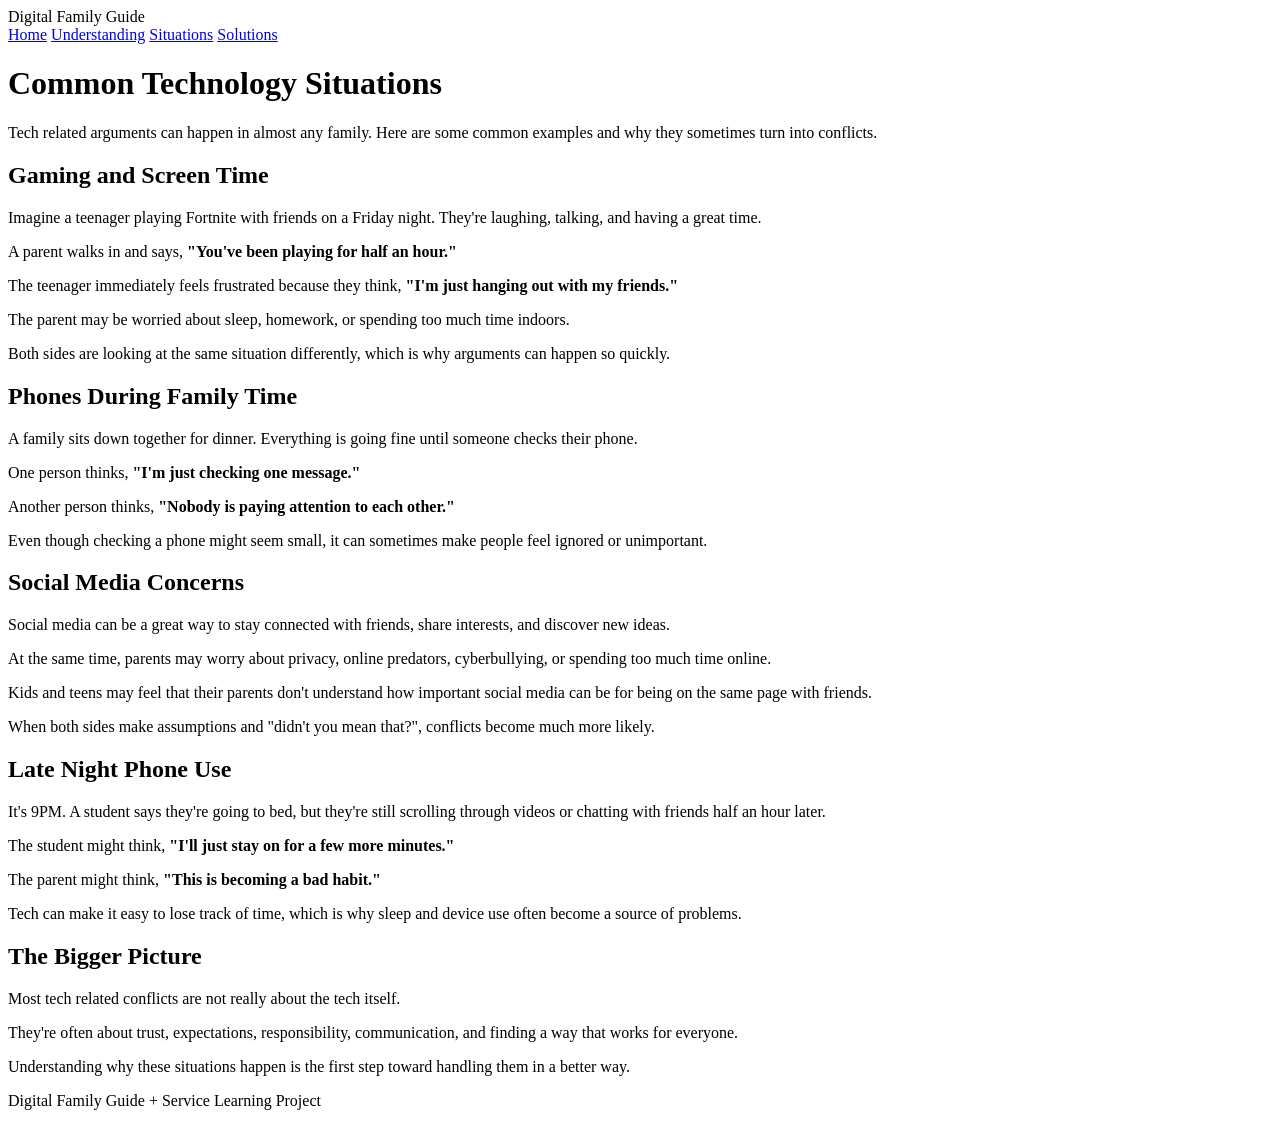
==== situations.html @ 606dfb6b "Create situations.html" ====
<!DOCTYPE html>
<html lang="en">
  <head>
    <meta charset="UTF-8" />
    <meta name="viewport" content="width=device-width, initial-scale=1.0" />
    <title>Common Situations</title>
    <link rel="stylesheet" href="style.css" />
  </head>
  <body>
    <nav>
      <div class="logo">Digital Family Guide</div>

      <div class="nav-links">
        <a href="index.html">Home</a>
        <a href="understanding.html">Understanding</a>
        <a href="situations.html">Situations</a>
        <a href="solutions.html">Solutions</a>
      </div>
    </nav>

    <header class="page-header">
      <h1>Common Technology Situations</h1>

      <p>
        Tech related arguments can happen in almost any family. Here are some
        common examples and why they sometimes turn into conflicts.
      </p>
    </header>

    <section class="section">
      <h2>Gaming and Screen Time</h2>

      <p>
        Imagine a teenager playing Fortnite with friends on a Friday night.
        They're laughing, talking, and having a great time.
      </p>

      <p>
        A parent walks in and says,
        <strong>"You've been playing for half an hour."</strong>
      </p>

      <p>
        The teenager immediately feels frustrated because they think,
        <strong>"I'm just hanging out with my friends."</strong>
      </p>

      <p>
        The parent may be worried about sleep, homework, or spending too much
        time indoors.
      </p>

      <p>
        Both sides are looking at the same situation differently, which is why
        arguments can happen so quickly.
      </p>
    </section>

    <section class="section">
      <h2>Phones During Family Time</h2>

      <p>
        A family sits down together for dinner. Everything is going fine until
        someone checks their phone.
      </p>

      <p>
        One person thinks,
        <strong>"I'm just checking one message."</strong>
      </p>

      <p>
        Another person thinks,
        <strong>"Nobody is paying attention to each other."</strong>
      </p>

      <p>
        Even though checking a phone might seem small, it can sometimes make
        people feel ignored or unimportant.
      </p>
    </section>

    <section class="section">
      <h2>Social Media Concerns</h2>

      <p>
        Social media can be a great way to stay connected with friends, share
        interests, and discover new ideas.
      </p>

      <p>
        At the same time, parents may worry about privacy, online predators,
        cyberbullying, or spending too much time online.
      </p>

      <p>
        Kids and teens may feel that their parents don't understand how
        important social media can be for being on the same page with friends.
      </p>

      <p>
        When both sides make assumptions and "didn't you mean that?", conflicts
        become much more likely.
      </p>
    </section>

    <section class="section">
      <h2>Late Night Phone Use</h2>

      <p>
        It's 9PM. A student says they're going to bed, but they're still
        scrolling through videos or chatting with friends half an hour later.
      </p>

      <p>
        The student might think,
        <strong>"I'll just stay on for a few more minutes."</strong>
      </p>

      <p>
        The parent might think,
        <strong>"This is becoming a bad habit."</strong>
      </p>

      <p>
        Tech can make it easy to lose track of time, which is why sleep and
        device use often become a source of problems.
      </p>
    </section>

    <section class="section">
      <h2>The Bigger Picture</h2>

      <p>Most tech related conflicts are not really about the tech itself.</p>

      <p>
        They're often about trust, expectations, responsibility, communication,
        and finding a way that works for everyone.
      </p>

      <p>
        Understanding why these situations happen is the first step toward
        handling them in a better way.
      </p>
    </section>

    <footer>
      <p>Digital Family Guide + Service Learning Project</p>
    </footer>
  </body>
</html>
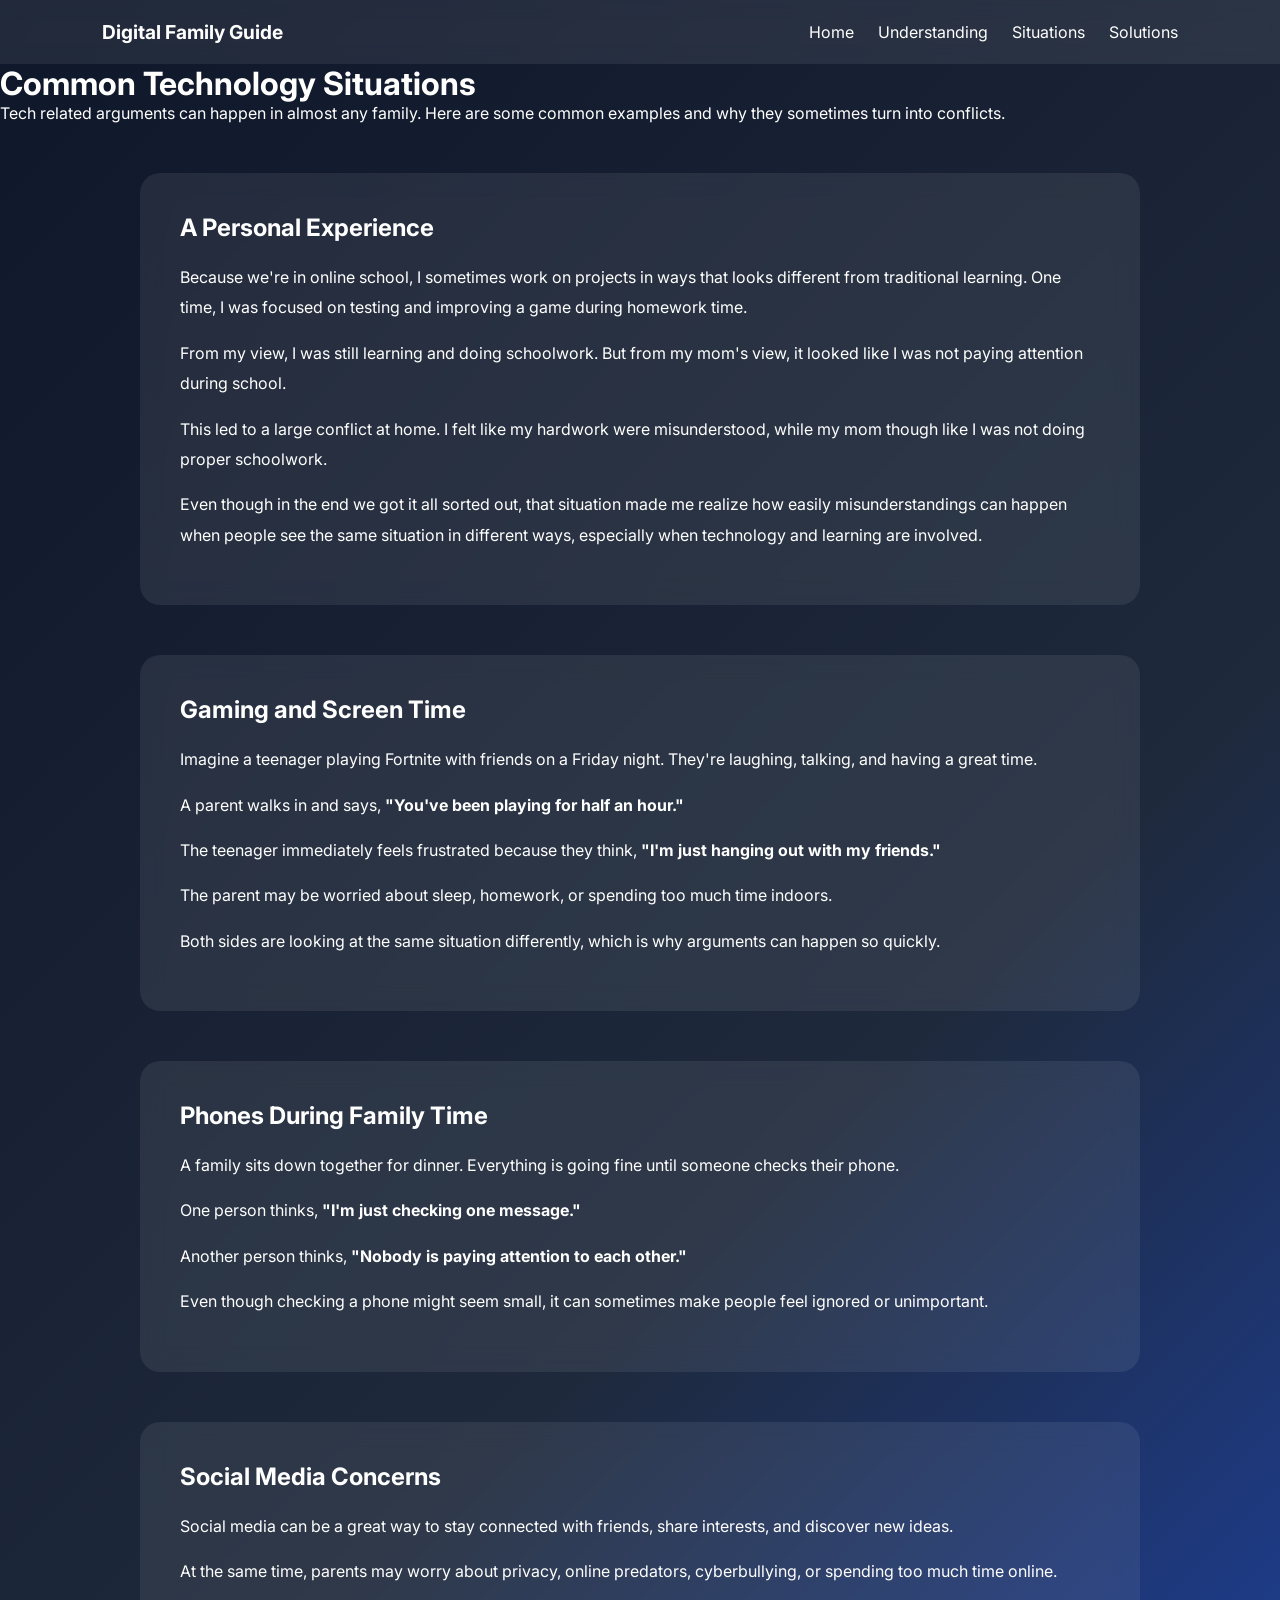
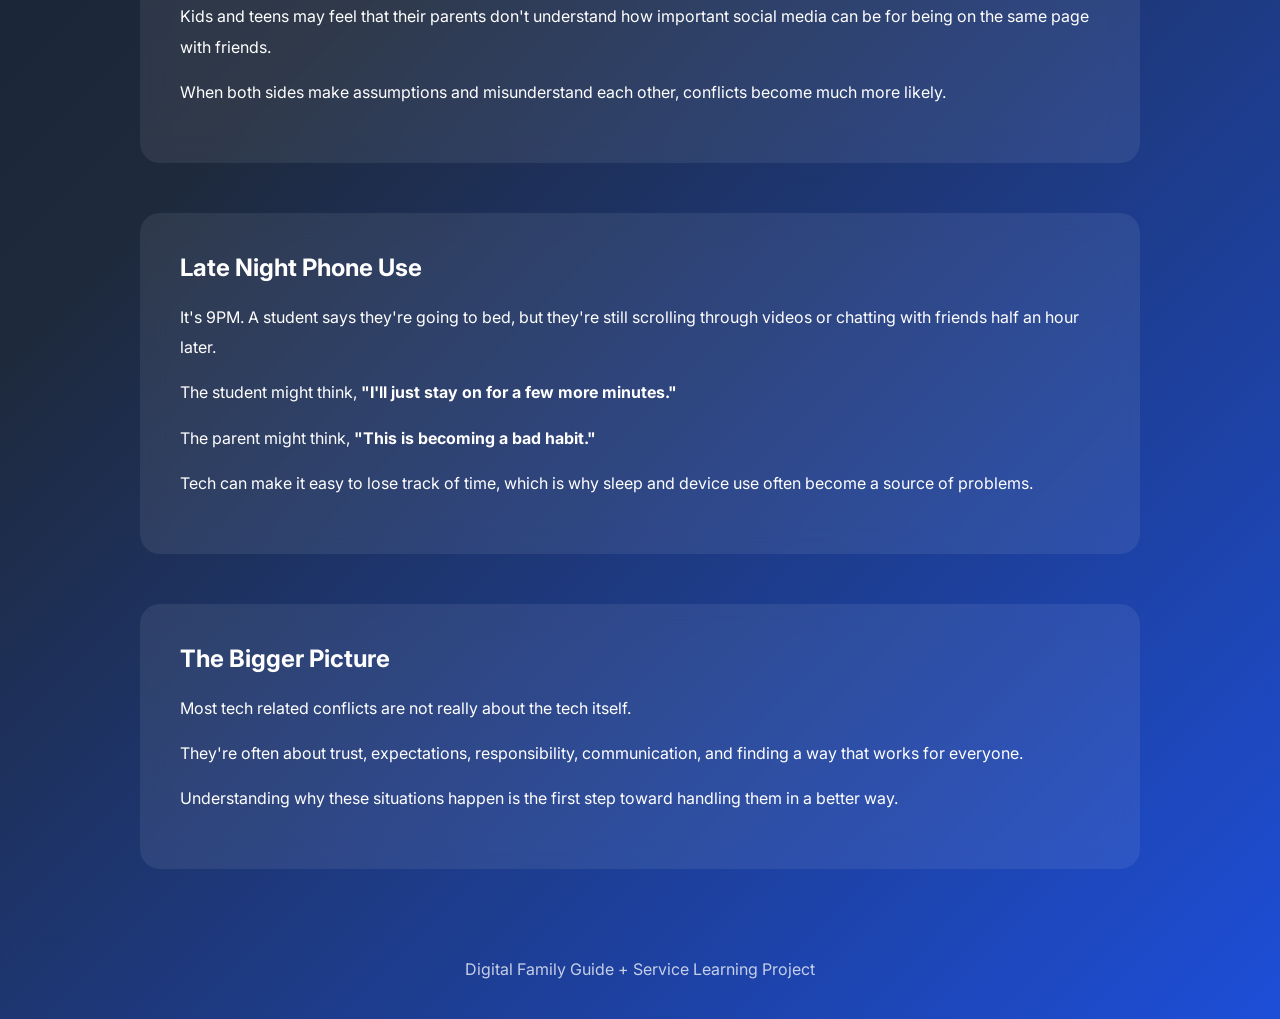
==== commit 17051d5c: "Update situations.html" ====
--- a/situations.html
+++ b/situations.html
@@ -4,7 +4,7 @@
     <meta charset="UTF-8" />
     <meta name="viewport" content="width=device-width, initial-scale=1.0" />
     <title>Common Situations</title>
-    <link rel="stylesheet" href="style.css" />
+    <link rel="stylesheet" href="styles.css" />
   </head>
   <body>
     <nav>
@@ -26,6 +26,35 @@
         common examples and why they sometimes turn into conflicts.
       </p>
     </header>
+
+    <!-- ✅ PERSONAL EXPERIENCE ADDED HERE -->
+    <section class="section">
+      <h2>A Personal Experience</h2>
+
+      <p>
+        Because we're in online school, I sometimes work on projects in ways
+        that looks different from traditional learning. One time, I was focused
+        on testing and improving a game during homework time.
+      </p>
+
+      <p>
+        From my view, I was still learning and doing schoolwork. But from my
+        mom's view, it looked like I was not paying attention during school.
+      </p>
+
+      <p>
+        This led to a large conflict at home. I felt like my hardwork were
+        misunderstood, while my mom though like I was not doing proper
+        schoolwork.
+      </p>
+
+      <p>
+        Even though in the end we got it all sorted out, that situation made me
+        realize how easily misunderstandings can happen when people see the same
+        situation in different ways, especially when technology and learning are
+        involved.
+      </p>
+    </section>
 
     <section class="section">
       <h2>Gaming and Screen Time</h2>
@@ -99,7 +128,7 @@
       </p>
 
       <p>
-        When both sides make assumptions and "didn't you mean that?", conflicts
+        When both sides make assumptions and misunderstand each other, conflicts
         become much more likely.
       </p>
     </section>
--- a/styles.css
+++ b/styles.css
@@ -0,0 +1,147 @@
+@import url("https://fonts.googleapis.com/css2?family=Inter:wght@400;500;600;700&display=swap");
+
+* {
+  margin: 0;
+  padding: 0;
+  box-sizing: border-box;
+}
+
+body {
+  font-family: "Inter", sans-serif;
+  background: linear-gradient(135deg, #0f172a, #1e293b, #1d4ed8);
+  min-height: 100vh;
+  color: white;
+}
+
+/* NAVBAR */
+
+nav {
+  display: flex;
+  justify-content: space-between;
+  align-items: center;
+
+  padding: 20px 8%;
+
+  background: rgba(255, 255, 255, 0.08);
+
+  backdrop-filter: blur(10px);
+
+  position: sticky;
+  top: 0;
+}
+
+.logo {
+  font-weight: 700;
+  font-size: 1.2rem;
+}
+
+.nav-links a {
+  color: white;
+  text-decoration: none;
+  margin-left: 20px;
+  transition: 0.2s;
+}
+
+.nav-links a:hover {
+  opacity: 0.7;
+}
+
+/* HERO */
+
+.hero {
+  padding: 120px 10%;
+}
+
+.hero-content {
+  max-width: 800px;
+}
+
+.hero h1 {
+  font-size: 4rem;
+  margin-bottom: 20px;
+}
+
+.hero p {
+  font-size: 1.1rem;
+  line-height: 1.8;
+  opacity: 0.9;
+}
+
+.button {
+  display: inline-block;
+  margin-top: 30px;
+
+  padding: 14px 28px;
+
+  background: white;
+  color: #1d4ed8;
+
+  border-radius: 999px;
+
+  text-decoration: none;
+  font-weight: 600;
+}
+
+/* CONTENT */
+
+.section {
+  max-width: 1000px;
+  margin: 50px auto;
+  padding: 40px;
+
+  background: rgba(255, 255, 255, 0.08);
+
+  border-radius: 20px;
+
+  backdrop-filter: blur(12px);
+}
+
+.section h2 {
+  margin-bottom: 20px;
+}
+
+.section p {
+  line-height: 1.9;
+  margin-bottom: 15px;
+}
+
+/* CARDS */
+
+.cards {
+  width: min(1100px, 90%);
+  margin: 50px auto;
+
+  display: grid;
+
+  grid-template-columns: repeat(auto-fit, minmax(280px, 1fr));
+
+  gap: 25px;
+}
+
+.card {
+  padding: 30px;
+
+  border-radius: 20px;
+
+  background: rgba(255, 255, 255, 0.1);
+
+  backdrop-filter: blur(10px);
+
+  transition: 0.25s;
+}
+
+.card:hover {
+  transform: translateY(-6px);
+}
+
+.card h3 {
+  margin-bottom: 12px;
+}
+
+/* FOOTER */
+
+footer {
+  text-align: center;
+  padding: 40px;
+  opacity: 0.75;
+}
